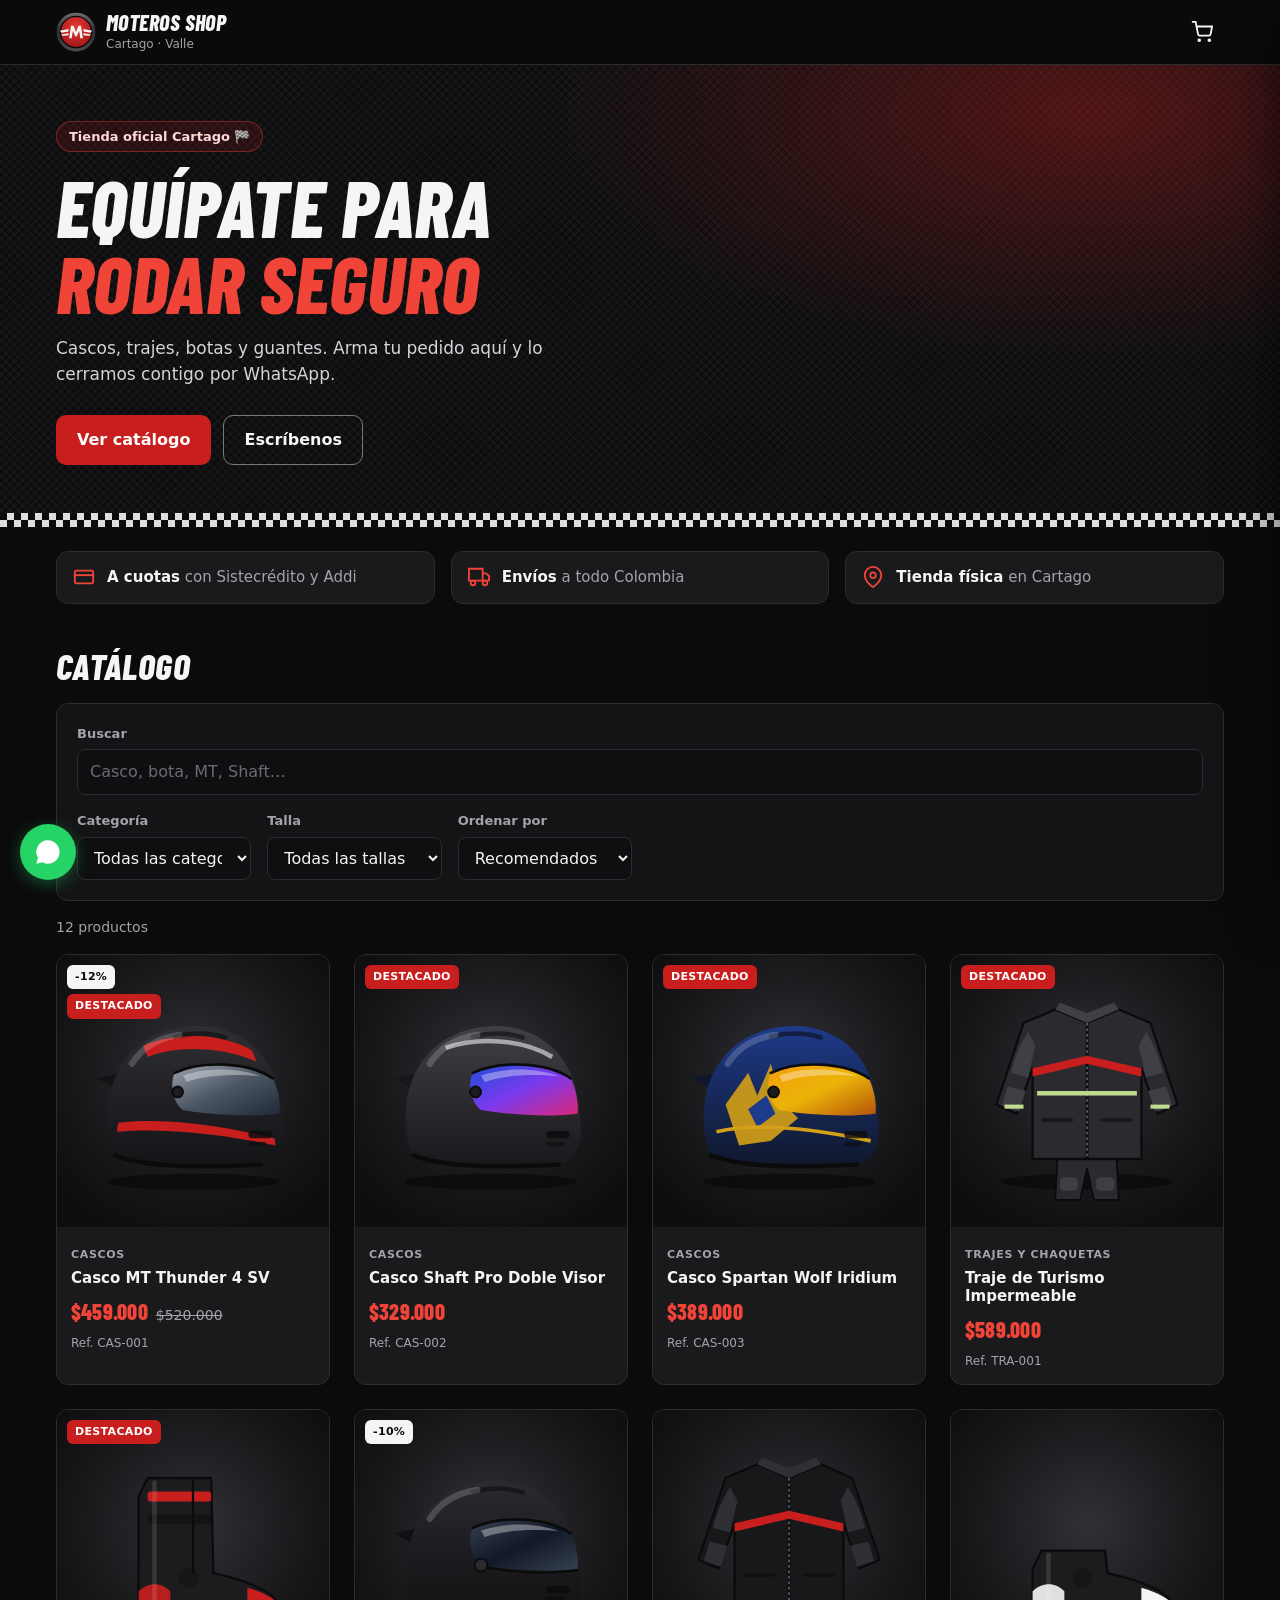
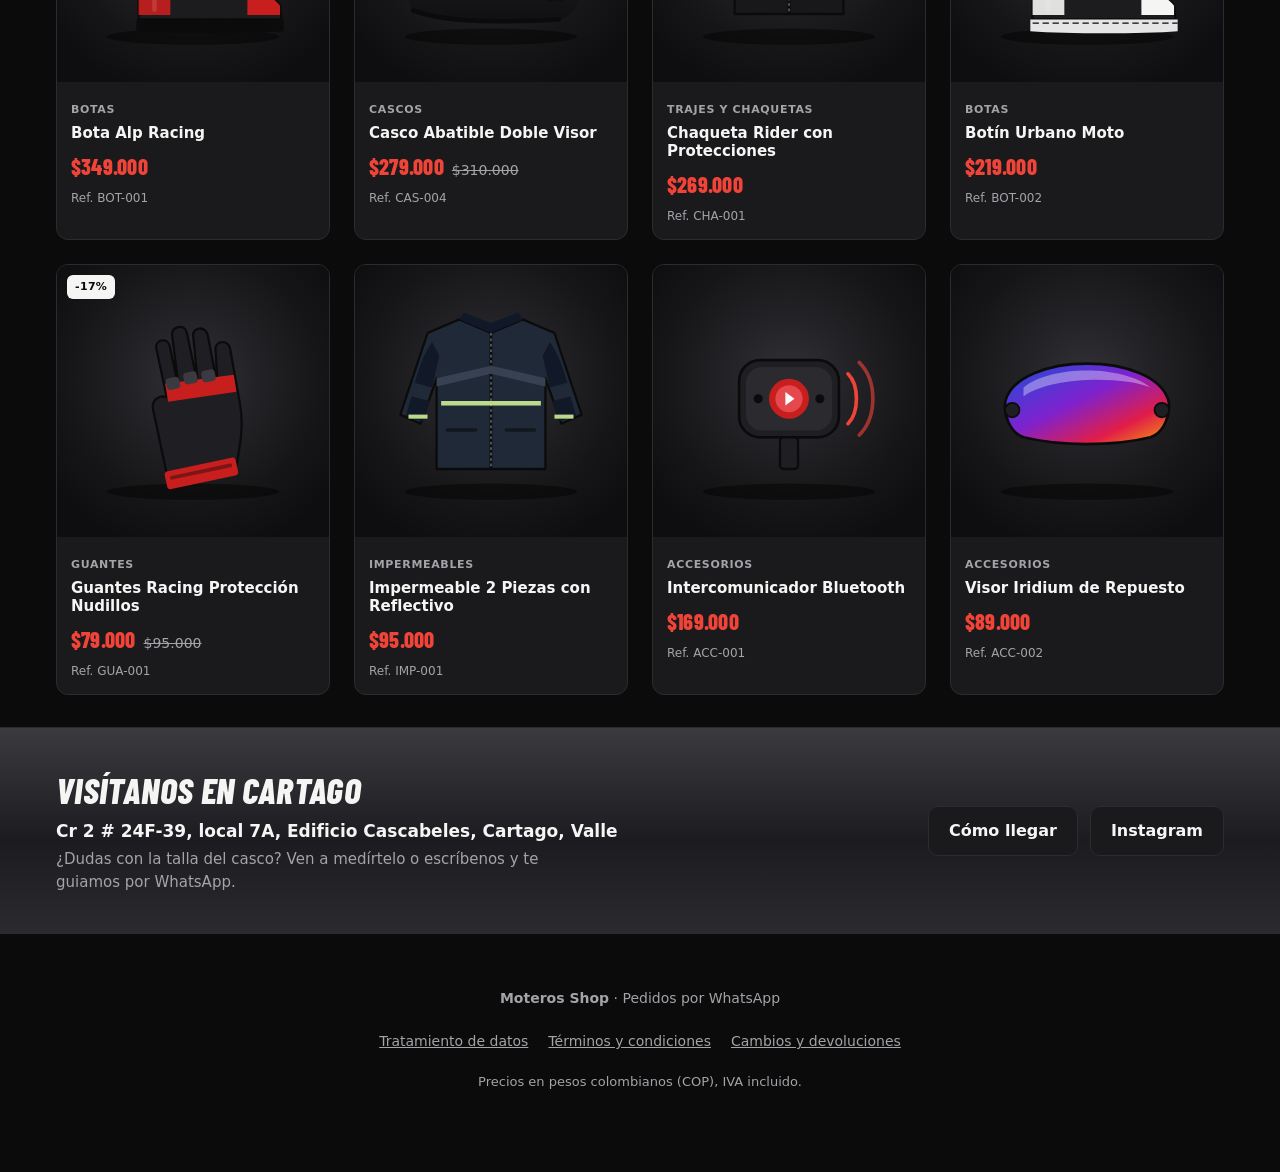
==== index.html @ a94cb4d0 "Montar la tienda web de Moteros Shop para la demo Catálogo, carrito y pedido por WhatsApp sobre el m" ====
<!DOCTYPE html>
<html lang="es-CO">
<head>
<meta charset="UTF-8">
<meta name="viewport" content="width=device-width, initial-scale=1, viewport-fit=cover">
<meta name="theme-color" content="#0b0b0c">
<!-- Demo para presentar a la tienda: fuera de Google hasta que sea cliente -->
<meta name="robots" content="noindex, nofollow">
<title>Moteros Shop — Tienda oficial Cartago</title>
<meta name="description" content="Cascos, trajes, botas y accesorios para motero en Cartago. Arma tu pedido y ciérralo por WhatsApp. Envíos a todo Colombia. Paga a cuotas con Sistecrédito o Addi.">

<!-- Vista previa al compartir el link por WhatsApp -->
<meta property="og:type" content="website">
<meta property="og:title" content="Moteros Shop — Tienda oficial Cartago 🏁">
<meta property="og:description" content="Cascos, trajes y botas. Pide por WhatsApp, envíos a todo Colombia.">
<meta property="og:image" content="assets/img/og-moteros.png">
<meta name="twitter:card" content="summary_large_image">

<link rel="icon" href="assets/img/favicon.svg" type="image/svg+xml">
<link rel="stylesheet" href="assets/css/estilos.css">
</head>
<body>

<div id="avisos"></div>

<header class="cabecera">
  <div class="contenedor cabecera-inner">
    <a href="./" class="logo">
      <img src="assets/img/logo.svg" alt="" width="40" height="40">
      <span>
        <strong data-marca-nombre>Moteros Shop</strong>
        <small>Cartago · Valle</small>
      </span>
    </a>

    <button id="btn-carrito" class="btn-carrito" aria-label="Ver carrito">
      <svg viewBox="0 0 24 24" width="22" height="22" fill="none" stroke="currentColor" stroke-width="2">
        <circle cx="9" cy="21" r="1"/><circle cx="20" cy="21" r="1"/>
        <path d="M1 1h4l2.68 13.39a2 2 0 0 0 2 1.61h9.72a2 2 0 0 0 2-1.61L23 6H6"/>
      </svg>
      <span id="contador-carrito" class="contador" hidden>0</span>
    </button>
  </div>
</header>

<section class="hero">
  <div class="contenedor hero-inner">
    <p class="hero-sobre" data-marca-eslogan>Tienda oficial Cartago 🏁</p>
    <h1>Equípate para<br><span>rodar seguro</span></h1>
    <p class="hero-texto">Cascos, trajes, botas y guantes. Arma tu pedido aquí y lo cerramos contigo por WhatsApp.</p>
    <div class="hero-acciones">
      <a href="#catalogo" class="btn btn-primario">Ver catálogo</a>
      <a id="btn-hero-whatsapp" class="btn btn-contorno" href="#" target="_blank" rel="noopener">Escríbenos</a>
    </div>
  </div>
  <div class="franja-cuadros" aria-hidden="true"></div>
</section>

<ul class="sellos contenedor" aria-label="Por qué comprar aquí">
  <li>
    <svg viewBox="0 0 24 24" width="22" height="22" fill="none" stroke="currentColor" stroke-width="2" aria-hidden="true"><rect x="2" y="5" width="20" height="14" rx="2"/><path d="M2 10h20"/></svg>
    <span><strong>A cuotas</strong> con Sistecrédito y Addi</span>
  </li>
  <li>
    <svg viewBox="0 0 24 24" width="22" height="22" fill="none" stroke="currentColor" stroke-width="2" aria-hidden="true"><path d="M1 3h15v13H1zM16 8h4l3 3v5h-7"/><circle cx="5.5" cy="18.5" r="2.5"/><circle cx="18.5" cy="18.5" r="2.5"/></svg>
    <span><strong>Envíos</strong> a todo Colombia</span>
  </li>
  <li>
    <svg viewBox="0 0 24 24" width="22" height="22" fill="none" stroke="currentColor" stroke-width="2" aria-hidden="true"><path d="M21 10c0 7-9 13-9 13s-9-6-9-13a9 9 0 0 1 18 0z"/><circle cx="12" cy="10" r="3"/></svg>
    <span><strong>Tienda física</strong> en Cartago</span>
  </li>
</ul>

<main class="contenedor" id="catalogo">

  <h2 class="titulo-seccion">Catálogo</h2>

  <div class="filtros">
    <div class="campo campo-buscador">
      <label for="buscador">Buscar</label>
      <input type="search" id="buscador" placeholder="Casco, bota, MT, Shaft…" autocomplete="off">
    </div>
    <div class="campo">
      <label for="filtro-categoria">Categoría</label>
      <select id="filtro-categoria"><option value="">Todas</option></select>
    </div>
    <div class="campo">
      <label for="filtro-talla">Talla</label>
      <select id="filtro-talla"><option value="">Todas</option></select>
    </div>
    <div class="campo">
      <label for="orden">Ordenar por</label>
      <select id="orden">
        <option value="">Recomendados</option>
        <option value="precio-asc">Precio: menor a mayor</option>
        <option value="precio-desc">Precio: mayor a menor</option>
        <option value="nombre">Nombre (A-Z)</option>
      </select>
    </div>
  </div>

  <p id="contador-resultados" class="contador-resultados"></p>

  <div id="estado"></div>
  <div id="grid-productos" class="grid"></div>
  <button id="btn-ver-mas" class="btn btn-secundario btn-ver-mas" hidden>Ver más</button>

</main>

<section class="visitanos">
  <div class="contenedor visitanos-inner">
    <div>
      <h2 class="titulo-seccion">Visítanos en Cartago</h2>
      <p class="visitanos-dir" data-marca-direccion>Cr 2 # 24F-39, local 7A, Edificio Cascabeles</p>
      <p class="visitanos-nota">¿Dudas con la talla del casco? Ven a medírtelo o escríbenos y te guiamos por WhatsApp.</p>
    </div>
    <div class="visitanos-acciones">
      <a id="btn-mapa" class="btn btn-secundario" href="#" target="_blank" rel="noopener">Cómo llegar</a>
      <a id="btn-instagram" class="btn btn-secundario" href="#" target="_blank" rel="noopener">Instagram</a>
    </div>
  </div>
</section>

<footer class="pie">
  <div class="contenedor">
    <p><strong data-marca-nombre>Moteros Shop</strong> · Pedidos por WhatsApp</p>
    <nav class="pie-enlaces">
      <a href="legal/datos-personales.html">Tratamiento de datos</a>
      <a href="legal/terminos.html">Términos y condiciones</a>
      <a href="legal/devoluciones.html">Cambios y devoluciones</a>
    </nav>
    <p class="pie-nota">Precios en pesos colombianos (COP), IVA incluido.</p>
  </div>
</footer>

<!-- Botón flotante de WhatsApp -->
<a id="btn-whatsapp-flotante" class="wa-flotante" href="#" target="_blank" rel="noopener"
   aria-label="Escríbenos por WhatsApp">
  <svg viewBox="0 0 24 24" width="28" height="28" fill="currentColor">
    <path d="M17.47 14.38c-.3-.15-1.76-.87-2.03-.97-.27-.1-.47-.15-.67.15-.2.3-.77.97-.94 1.17-.17.2-.35.22-.64.07-.3-.15-1.25-.46-2.39-1.47-.88-.79-1.48-1.76-1.65-2.06-.17-.3-.02-.46.13-.6.13-.13.3-.35.45-.52.15-.17.2-.3.3-.5.1-.2.05-.37-.02-.52-.07-.15-.67-1.61-.92-2.21-.24-.58-.49-.5-.67-.51h-.57c-.2 0-.52.07-.79.37-.27.3-1.04 1.02-1.04 2.48 0 1.46 1.06 2.87 1.21 3.07.15.2 2.1 3.2 5.08 4.49.71.31 1.26.49 1.69.62.71.23 1.36.19 1.87.12.57-.09 1.76-.72 2.01-1.41.25-.7.25-1.29.17-1.41-.07-.13-.27-.2-.57-.35M12 2a10 10 0 0 0-8.6 15.1L2 22l5-1.3A10 10 0 1 0 12 2"/>
  </svg>
</a>

<!-- Panel lateral del carrito -->
<div id="fondo-oscuro" class="fondo-oscuro"></div>
<aside id="panel-carrito" class="panel-carrito" aria-label="Carrito de compras">
  <header class="panel-cabecera">
    <h2>Tu pedido</h2>
    <button id="cerrar-carrito" class="cerrar" aria-label="Cerrar carrito">&times;</button>
  </header>
  <div id="items-carrito" class="panel-cuerpo"></div>
  <footer id="pie-carrito" class="panel-pie" hidden>
    <div class="total-linea">
      <span>Total</span>
      <strong id="total-carrito">$0</strong>
    </div>
    <p class="nota-envio-carrito">El costo de envío se acuerda por WhatsApp.</p>
    <button id="btn-checkout" class="btn btn-whatsapp btn-ancho">Finalizar pedido por WhatsApp</button>
  </footer>
</aside>

<!-- Detalle del producto -->
<div id="modal-producto" class="modal">
  <div class="modal-caja modal-ancho">
    <button class="modal-cerrar" aria-label="Cerrar">&times;</button>
    <div class="modal-cuerpo"></div>
  </div>
</div>

<!-- Datos del cliente antes de ir a WhatsApp -->
<div id="modal-checkout" class="modal">
  <div class="modal-caja">
    <button class="modal-cerrar" aria-label="Cerrar">&times;</button>
    <div class="modal-cuerpo">
      <h2>Últimos datos</h2>
      <p class="sub">Con esto preparamos tu pedido. Nada se envía todavía: se abrirá WhatsApp con el mensaje escrito y tú lo revisas antes de mandarlo.</p>

      <form id="form-checkout" class="form">
        <div class="campo">
          <label for="cli-nombre">Tu nombre *</label>
          <input type="text" id="cli-nombre" required autocomplete="name" placeholder="Juan Pérez">
        </div>
        <div class="fila-doble">
          <div class="campo">
            <label for="cli-ciudad">Ciudad *</label>
            <input type="text" id="cli-ciudad" required autocomplete="address-level2" placeholder="Cartago">
          </div>
          <div class="campo">
            <label for="select-pago">Forma de pago</label>
            <select id="select-pago"></select>
          </div>
        </div>
        <div class="campo">
          <label for="cli-direccion">Dirección de entrega</label>
          <input type="text" id="cli-direccion" autocomplete="street-address" placeholder="Calle 10 #43-21, apto 302">
        </div>
        <div class="campo">
          <label for="cli-notas">Notas (opcional)</label>
          <textarea id="cli-notas" rows="2" placeholder="Referencia de tu moto, medida de cabeza, horario de entrega…"></textarea>
        </div>

        <div class="resumen-checkout">
          <span>Total del pedido</span>
          <strong id="resumen-total">$0</strong>
        </div>
        <p id="nota-envio" class="nota-envio"></p>

        <button type="submit" class="btn btn-whatsapp btn-ancho">Abrir WhatsApp con mi pedido</button>
      </form>
    </div>
  </div>
</div>

<!-- Confirmación -->
<div id="modal-confirmacion" class="modal">
  <div class="modal-caja">
    <button class="modal-cerrar" aria-label="Cerrar">&times;</button>
    <div class="modal-cuerpo"></div>
  </div>
</div>

<script src="assets/js/config.js"></script>
<script src="assets/js/datos.js"></script>
<script src="assets/js/carrito.js"></script>
<script src="assets/js/whatsapp.js"></script>
<script src="assets/js/catalogo.js"></script>
</body>
</html>
---- assets/css/estilos.css ----
/* ============================================================
   Moteros Shop Cartago — Estilos
   Base: motor de la tienda FabJak. Tema oscuro con la paleta del
   emblema de la marca: negro, grafito metálico, rojo y blanco.
   Diseñado para celular primero: los clientes llegan desde
   Instagram y WhatsApp en el teléfono.
   ============================================================ */

@import url('https://fonts.googleapis.com/css2?family=Barlow+Condensed:ital,wght@0,600;0,800;1,800&display=swap');

:root {
  color-scheme: dark;

  --color-principal: #c81e1e;   /* rojo del emblema: fondos de botón */
  --color-acento:    #f04438;   /* rojo claro: texto rojo sobre negro */
  --wa:              #25d366;
  --wa-texto:        #06240f;

  --texto:        #f5f5f4;
  --texto-suave:  #a3a3a8;
  --borde:        #2b2b30;
  --fondo:        #0b0b0c;
  --fondo-suave:  #141416;
  --superficie:   #1a1a1d;
  --campo:        #0f0f11;
  --metal:        linear-gradient(180deg, #3a3a3f 0%, #1c1c20 55%, #2a2a2f 100%);

  --titulos: 'Barlow Condensed', 'Arial Narrow', system-ui, sans-serif;

  --radio:   12px;
  --sombra:  0 1px 2px rgba(0,0,0,.4), 0 8px 24px rgba(0,0,0,.35);
  --sombra-alta: 0 16px 48px rgba(0,0,0,.6);
  --ancho:   1200px;
}

*, *::before, *::after { box-sizing: border-box; }

/* El atributo hidden tiene que ganarle a los display de más abajo. */
[hidden] { display: none !important; }

html { scroll-behavior: smooth; -webkit-text-size-adjust: 100%; }

body {
  margin: 0;
  font-family: system-ui, -apple-system, 'Segoe UI', Roboto, Helvetica, Arial, sans-serif;
  color: var(--texto);
  background: var(--fondo);
  line-height: 1.5;
  -webkit-font-smoothing: antialiased;
  -webkit-tap-highlight-color: transparent;
}

img { max-width: 100%; display: block; }
h1, h2, h3, h4 { margin: 0 0 .5rem; line-height: 1.2; }
a { color: inherit; }
button, .btn, .tarjeta { touch-action: manipulation; }

:focus-visible { outline: 2px solid var(--color-acento); outline-offset: 2px; }

.contenedor {
  width: 100%;
  max-width: var(--ancho);
  margin: 0 auto;
  padding-inline: 16px;
}

.titulo-seccion {
  font-family: var(--titulos); font-weight: 800; font-style: italic;
  text-transform: uppercase; letter-spacing: .01em;
  font-size: clamp(1.75rem, 5vw, 2.25rem);
}

/* ── Avisos de configuración ─────────────────────────────── */
.aviso {
  display: flex; align-items: center; gap: 1rem;
  background: #fef3c7; color: #78350f;
  padding: .75rem 16px; font-size: .875rem;
  border-bottom: 1px solid #fcd34d;
}
.aviso span { flex: 1; }
.aviso code {
  background: rgba(0,0,0,.08); padding: .1em .4em;
  border-radius: 4px; font-size: .9em;
}
.aviso-cerrar {
  background: none; border: 0; font-size: 1.5rem;
  cursor: pointer; color: inherit; line-height: 1; padding: 0 .25rem;
}

/* ── Cabecera ────────────────────────────────────────────── */
.cabecera {
  position: sticky; top: 0; z-index: 40;
  background: rgba(11,11,12,.88);
  backdrop-filter: blur(10px);
  -webkit-backdrop-filter: blur(10px);
  border-bottom: 1px solid var(--borde);
  padding-top: env(safe-area-inset-top);
}
.cabecera-inner {
  display: flex; align-items: center; justify-content: space-between;
  min-height: 64px; gap: 1rem;
}
.logo { display: flex; align-items: center; gap: .625rem; text-decoration: none; }
.logo strong {
  display: block; font-family: var(--titulos); font-weight: 800; font-style: italic;
  font-size: 1.375rem; text-transform: uppercase; letter-spacing: .02em; line-height: 1;
}
.logo small { display: block; font-size: .75rem; color: var(--texto-suave); margin-top: 2px; }

.btn-carrito {
  position: relative; background: none; border: 0;
  cursor: pointer; color: var(--texto);
  width: 44px; height: 44px; border-radius: 50%; display: grid; place-items: center;
}
.contador {
  position: absolute; top: 2px; right: 0;
  background: var(--color-principal); color: #fff;
  font-size: .6875rem; font-weight: 700;
  min-width: 18px; height: 18px; border-radius: 9px;
  display: grid; place-items: center; padding: 0 4px;
}

/* ── Hero ────────────────────────────────────────────────── */
.hero {
  position: relative; overflow: hidden;
  background:
    radial-gradient(ellipse 70% 90% at 85% 10%, rgba(200,30,30,.35), transparent 60%),
    repeating-linear-gradient(45deg, rgba(255,255,255,.025) 0 2px, transparent 2px 6px),
    repeating-linear-gradient(-45deg, rgba(0,0,0,.35) 0 2px, transparent 2px 6px),
    #111113;
  padding-block: 3.5rem 0;
}
.hero-inner { padding-bottom: 3rem; }
.hero-sobre {
  display: inline-block; margin: 0 0 1rem;
  padding: .3rem .75rem; border-radius: 999px;
  background: rgba(200,30,30,.15); border: 1px solid rgba(240,68,56,.4);
  color: #ffd9d6; font-size: .8125rem; font-weight: 600;
}
.hero h1 {
  font-family: var(--titulos); font-weight: 800; font-style: italic;
  text-transform: uppercase; letter-spacing: .005em; line-height: .95;
  font-size: clamp(2.75rem, 11vw, 5rem); margin-bottom: 1rem;
  text-wrap: balance;
}
.hero h1 span { color: var(--color-acento); }
.hero-texto { margin: 0 0 1.75rem; max-width: 34rem; color: #d4d4d8; font-size: 1.0625rem; }
.hero-acciones { display: flex; flex-wrap: wrap; gap: .75rem; }

.franja-cuadros {
  height: 14px;
  background: repeating-conic-gradient(#f5f5f4 0 25%, #0b0b0c 0 50%) 0 0 / 14px 14px;
  opacity: .9;
}

/* ── Sellos de confianza ─────────────────────────────────── */
.sellos {
  list-style: none; margin-block: 1.5rem 0; padding-block: 0;
  display: grid; grid-template-columns: 1fr; gap: .625rem;
}
@media (min-width: 640px) { .sellos { grid-template-columns: repeat(3, 1fr); gap: 1rem; } }
.sellos li {
  display: flex; align-items: center; gap: .75rem;
  padding: .875rem 1rem; border-radius: var(--radio);
  background: var(--superficie); border: 1px solid var(--borde);
  font-size: .9375rem; color: var(--texto-suave);
}
.sellos li strong { color: var(--texto); }
.sellos svg { flex: none; color: var(--color-acento); }

/* ── Filtros ─────────────────────────────────────────────── */
#catalogo { scroll-margin-top: 72px; padding-top: 2.5rem; }
.filtros {
  display: grid;
  grid-template-columns: repeat(auto-fit, minmax(160px, 1fr));
  gap: 1rem;
  margin-block: 1rem;
  padding: 1.25rem;
  background: var(--fondo-suave);
  border: 1px solid var(--borde);
  border-radius: var(--radio);
}
.campo-buscador { grid-column: 1 / -1; }

.campo { display: flex; flex-direction: column; gap: .375rem; }
.campo label {
  font-size: .8125rem; font-weight: 600; color: var(--texto-suave);
}
.campo input, .campo select, .campo textarea {
  font: inherit; font-size: 1rem; padding: .625rem .75rem;
  border: 1px solid var(--borde); border-radius: 8px;
  background: var(--campo); color: inherit; width: 100%;
}
.campo input::placeholder, .campo textarea::placeholder { color: #6b6b72; }
.campo input:focus, .campo select:focus, .campo textarea:focus {
  outline: 2px solid var(--color-acento); outline-offset: -1px; border-color: transparent;
}
.campo textarea { resize: vertical; }

.contador-resultados {
  color: var(--texto-suave); font-size: .875rem; margin: 0 0 1rem;
}

/* ── Grid de productos ───────────────────────────────────── */
.grid {
  display: grid;
  grid-template-columns: repeat(auto-fill, minmax(150px, 1fr));
  gap: .75rem;
  margin-bottom: 2rem;
}
@media (min-width: 640px) { .grid { grid-template-columns: repeat(auto-fill, minmax(230px, 1fr)); gap: 1.5rem; } }

.tarjeta {
  border: 1px solid var(--borde); border-radius: var(--radio);
  overflow: hidden; cursor: pointer; background: var(--superficie);
  transition: transform .2s cubic-bezier(.2,.8,.2,1), border-color .2s ease, box-shadow .2s ease;
}
.tarjeta:focus-visible { outline: 2px solid var(--color-acento); outline-offset: 2px; }
@media (hover: hover) {
  .tarjeta:hover { transform: translateY(-3px); box-shadow: var(--sombra); border-color: #4a4a50; }
}
.tarjeta:active { transform: scale(.98); }
.tarjeta.agotado { opacity: .6; }

.tarjeta-img {
  position: relative; aspect-ratio: 1 / 1;
  background: radial-gradient(circle at 50% 40%, #2c2c31, #151517 70%);
}
.tarjeta-img img { width: 100%; height: 100%; object-fit: cover; }

.etiquetas {
  position: absolute; top: .625rem; left: .625rem;
  display: flex; flex-direction: column; align-items: flex-start; gap: .3rem;
}
.etiqueta {
  padding: .25rem .5rem; border-radius: 6px;
  font-size: .6875rem; font-weight: 700; text-transform: uppercase;
  letter-spacing: .03em; color: #fff;
}
.etiqueta-descuento { background: #f5f5f4; color: #0b0b0c; }
.etiqueta-agotado   { background: #52525b; position: absolute; top: .625rem; right: .625rem; }
.etiqueta-destacado { background: var(--color-principal); }

.tarjeta-info { padding: .75rem; }
@media (min-width: 640px) { .tarjeta-info { padding: .875rem; } }
.tarjeta-categoria {
  font-size: .6875rem; text-transform: uppercase;
  letter-spacing: .06em; color: var(--texto-suave); font-weight: 600;
}
.tarjeta-nombre {
  font-size: .9375rem; margin: .25rem 0 .5rem; font-weight: 600;
}
.tarjeta-precios { display: flex; align-items: baseline; gap: .5rem; flex-wrap: wrap; }
.precio {
  font-family: var(--titulos); font-weight: 800; font-size: 1.375rem;
  color: var(--color-acento); letter-spacing: .01em;
}
.precio-antes { font-size: .875rem; color: var(--texto-suave); text-decoration: line-through; }
.tarjeta-ref { display: block; font-size: .75rem; color: var(--texto-suave); margin-top: .375rem; }

/* ── Botones ─────────────────────────────────────────────── */
.btn {
  font: inherit; font-weight: 700; cursor: pointer;
  min-height: 48px; padding: .75rem 1.25rem; border-radius: 10px; border: 1px solid transparent;
  display: inline-flex; align-items: center; justify-content: center; gap: .5rem;
  text-decoration: none; transition: filter .15s ease, transform .1s ease;
  user-select: none; -webkit-user-select: none;
}
.btn:active { transform: scale(.97); }
@media (hover: hover) { .btn:hover { filter: brightness(1.12); } }
.btn-primario  { background: var(--color-principal); color: #fff; }
.btn-secundario{ background: var(--superficie); color: var(--texto); border-color: var(--borde); }
.btn-contorno  { background: transparent; color: var(--texto); border-color: rgba(245,245,244,.45); }
.btn-whatsapp  { background: var(--wa); color: var(--wa-texto); }
.btn-texto     { background: none; color: var(--texto-suave); padding: .5rem; }
.btn-ancho     { width: 100%; }
.btn-ver-mas   { display: block; margin: 0 auto 3rem; }

/* ── Estados ─────────────────────────────────────────────── */
.cargando, .vacio { text-align: center; padding: 4rem 1rem; color: var(--texto-suave); }
.spinner {
  width: 36px; height: 36px; margin: 0 auto 1rem;
  border: 3px solid var(--borde); border-top-color: var(--color-acento);
  border-radius: 50%; animation: girar .8s linear infinite;
}
@keyframes girar { to { transform: rotate(360deg); } }

/* ── Detalle del producto ────────────────────────────────── */
.detalle { display: grid; grid-template-columns: 1fr; gap: 1.5rem; }
@media (min-width: 768px) { .detalle { grid-template-columns: 1fr 1fr; } }

.detalle-galeria img {
  border-radius: var(--radio); aspect-ratio: 1/1; object-fit: cover; width: 100%;
  background: radial-gradient(circle at 50% 40%, #2c2c31, #151517 70%);
}
.miniaturas { display: flex; gap: .5rem; margin-top: .625rem; }
.miniatura {
  width: 64px; height: 64px; object-fit: cover; border-radius: 6px;
  cursor: pointer; border: 2px solid transparent; opacity: .65;
}
.miniatura.activa { border-color: var(--color-acento); opacity: 1; }

.detalle-info h2 {
  font-family: var(--titulos); font-weight: 800; font-size: 2rem;
  text-transform: uppercase; margin: .25rem 0; line-height: 1;
}
.detalle-precios { margin: .75rem 0 .75rem; }
.detalle-precios .precio { font-size: 2rem; }
.cuotas {
  display: flex; align-items: center; gap: .5rem;
  margin: 0 0 1rem; font-size: .875rem; color: var(--texto-suave);
}
.cuotas strong { color: var(--texto); }
.detalle-desc { color: #d4d4d8; font-size: .9375rem; margin-bottom: 1.25rem; }
.nota-stock {
  background: var(--fondo-suave); padding: .75rem;
  border-radius: 8px; font-size: .875rem; color: var(--texto-suave);
  border-left: 3px solid var(--color-principal);
}

.tallas, .colores { display: flex; flex-wrap: wrap; gap: .5rem; }
.talla, .color {
  font: inherit; font-weight: 600; cursor: pointer; color: var(--texto);
  min-width: 48px; min-height: 44px; padding: .5rem .75rem;
  border: 1px solid var(--borde); border-radius: 8px; background: var(--campo);
}
.talla.activa, .color.activo {
  background: var(--color-principal); color: #fff; border-color: var(--color-principal);
}
.talla.sin-stock {
  opacity: .35; cursor: not-allowed; text-decoration: line-through;
}

.campo-cantidad { margin: 1.25rem 0; }
.stepper {
  display: inline-flex; align-items: center;
  border: 1px solid var(--borde); border-radius: 8px; overflow: hidden; width: fit-content;
}
.stepper button {
  font: inherit; font-size: 1.125rem; cursor: pointer;
  background: var(--fondo-suave); border: 0;
  width: 44px; height: 44px; color: var(--texto);
}
.stepper input {
  width: 56px; text-align: center; border: 0; font: inherit; font-size: 1rem;
  padding: .5rem 0; -moz-appearance: textfield; background: var(--campo); color: var(--texto);
}
.stepper input::-webkit-outer-spin-button,
.stepper input::-webkit-inner-spin-button { -webkit-appearance: none; margin: 0; }
.stepper-mini button { width: 32px; height: 32px; font-size: 1rem; }
.stepper-mini span { min-width: 32px; text-align: center; font-weight: 600; font-size: .875rem; }

.disponibles { display: block; font-size: .8125rem; color: var(--texto-suave); margin-top: .5rem; }
.detalle-info .btn { margin-top: .625rem; }

/* ── Carrito lateral ─────────────────────────────────────── */
.fondo-oscuro {
  position: fixed; inset: 0; background: rgba(0,0,0,.6);
  opacity: 0; pointer-events: none; transition: opacity .25s ease; z-index: 50;
}
.fondo-oscuro.visible { opacity: 1; pointer-events: auto; }

.panel-carrito {
  position: fixed; top: 0; right: 0; bottom: 0;
  width: min(420px, 100%); background: var(--fondo-suave); z-index: 60;
  display: flex; flex-direction: column;
  transform: translateX(100%); transition: transform .3s cubic-bezier(.32,.72,0,1);
  box-shadow: var(--sombra-alta); border-left: 1px solid var(--borde);
  padding-bottom: env(safe-area-inset-bottom);
}
.panel-carrito.abierto { transform: translateX(0); }

.panel-cabecera {
  display: flex; align-items: center; justify-content: space-between;
  padding: 1.25rem; border-bottom: 1px solid var(--borde);
}
.panel-cabecera h2 {
  margin: 0; font-family: var(--titulos); font-weight: 800; font-style: italic;
  text-transform: uppercase; font-size: 1.5rem;
}
.cerrar {
  background: none; border: 0; font-size: 1.75rem; width: 44px; height: 44px;
  cursor: pointer; line-height: 1; color: var(--texto-suave);
}
.panel-cuerpo { flex: 1; overflow-y: auto; overscroll-behavior: contain; padding: 1rem 1.25rem; }
.panel-pie { padding: 1.25rem; border-top: 1px solid var(--borde); }

.carrito-vacio { text-align: center; color: var(--texto-suave); padding: 3rem 0; font-size: .9375rem; }

.item-carrito {
  display: grid; grid-template-columns: 64px 1fr auto;
  gap: .875rem; padding: .875rem 0; border-bottom: 1px solid var(--borde);
}
.item-carrito img {
  width: 64px; height: 64px; object-fit: cover; border-radius: 8px;
  background: radial-gradient(circle at 50% 40%, #2c2c31, #151517 70%);
}
.item-info h4 { font-size: .875rem; margin: 0 0 .25rem; }
.item-variante { font-size: .75rem; color: var(--texto-suave); display: block; margin-bottom: .5rem; }
.item-controles { display: flex; align-items: center; gap: .75rem; }
.item-quitar {
  background: none; border: 0; cursor: pointer;
  color: var(--color-acento); font-size: .75rem; padding: .25rem 0; text-decoration: underline;
}
.item-precio { font-weight: 700; font-size: .875rem; white-space: nowrap; }

.total-linea {
  display: flex; justify-content: space-between; align-items: baseline;
  font-size: 1.125rem; margin-bottom: .5rem;
}
.total-linea strong { font-family: var(--titulos); font-weight: 800; font-size: 1.75rem; color: var(--texto); }
.nota-envio-carrito, .nota-envio {
  font-size: .75rem; color: var(--texto-suave); margin: 0 0 1rem;
}

/* ── Modales ─────────────────────────────────────────────── */
.modal {
  position: fixed; inset: 0; z-index: 70;
  background: rgba(0,0,0,.7);
  display: none; align-items: center; justify-content: center;
  padding: 1rem; overflow-y: auto; overscroll-behavior: contain;
}
.modal.visible { display: flex; }

.modal-caja {
  background: var(--fondo-suave); border: 1px solid var(--borde); border-radius: var(--radio);
  width: 100%; max-width: 480px; max-height: 92vh; max-height: 92dvh; overflow-y: auto;
  position: relative; box-shadow: var(--sombra-alta);
}
.modal-ancho { max-width: 880px; }
.modal-cuerpo { padding: 1.75rem; }
.modal-cerrar {
  position: absolute; top: .625rem; right: .625rem; z-index: 2;
  background: var(--superficie); border: 1px solid var(--borde); border-radius: 50%;
  width: 40px; height: 40px; font-size: 1.25rem; line-height: 1;
  cursor: pointer; color: var(--texto);
}
.modal-cuerpo h2 { font-size: 1.25rem; }
.sub { color: var(--texto-suave); font-size: .875rem; margin-bottom: 1.25rem; }

.form { display: flex; flex-direction: column; gap: 1rem; }
.fila-doble { display: grid; grid-template-columns: 1fr 1fr; gap: 1rem; }
@media (max-width: 480px) { .fila-doble { grid-template-columns: 1fr; } }

.resumen-checkout {
  display: flex; justify-content: space-between; align-items: baseline;
  padding: 1rem; background: var(--superficie); border-radius: 8px;
}
.resumen-checkout strong { font-family: var(--titulos); font-weight: 800; font-size: 1.625rem; }

.confirmacion { text-align: center; }
.confirmacion-icono { font-size: 3rem; margin-bottom: .5rem; }
.confirmacion-nota {
  background: var(--superficie); padding: .875rem; border-radius: 8px;
  font-size: .875rem; color: var(--texto-suave); margin: 1.25rem 0;
}

/* ── Visítanos ───────────────────────────────────────────── */
.visitanos {
  margin-top: 1rem; padding-block: 2.5rem;
  background: var(--metal); border-block: 1px solid var(--borde);
}
.visitanos-inner {
  display: flex; flex-wrap: wrap; align-items: center; justify-content: space-between; gap: 1.5rem;
}
.visitanos-dir { margin: 0 0 .25rem; font-size: 1.0625rem; font-weight: 600; }
.visitanos-nota { margin: 0; color: var(--texto-suave); font-size: .9375rem; max-width: 34rem; }
.visitanos-acciones { display: flex; flex-wrap: wrap; gap: .75rem; }

/* ── Botón flotante de WhatsApp ──────────────────────────── */
.wa-flotante {
  position: fixed; left: 20px; z-index: 45;
  bottom: calc(20px + env(safe-area-inset-bottom));
  width: 56px; height: 56px; border-radius: 50%;
  background: var(--wa); color: #fff;
  display: grid; place-items: center;
  box-shadow: 0 4px 16px rgba(37,211,102,.35);
  transition: transform .18s ease;
}
@media (hover: hover) { .wa-flotante:hover { transform: scale(1.08); } }
.wa-flotante:active { transform: scale(.94); }

/* ── Pie ─────────────────────────────────────────────────── */
.pie {
  background: var(--fondo); padding-block: 2.5rem calc(5rem + env(safe-area-inset-bottom));
  text-align: center; font-size: .875rem; color: var(--texto-suave);
}
.pie-enlaces { display: flex; gap: 1.25rem; justify-content: center; flex-wrap: wrap; margin: .75rem 0; }
.pie-enlaces a { color: var(--texto-suave); padding-block: .5rem; }
.pie-nota { font-size: .8125rem; margin: 0; }

/* ── Páginas legales ─────────────────────────────────────── */
.legal { max-width: 720px; margin: 0 auto; padding-block: 3rem; }
.legal h1 { font-family: var(--titulos); font-weight: 800; text-transform: uppercase; font-size: 2rem; margin-bottom: 1.5rem; }
.legal h2 { font-size: 1.125rem; margin-top: 2rem; }
.legal p, .legal li { color: #d4d4d8; font-size: .9375rem; }
.legal .volver { display: inline-block; margin-bottom: 2rem; color: var(--color-acento); }

@media (prefers-reduced-motion: reduce) {
  html { scroll-behavior: auto; }
  *, *::before, *::after { animation-duration: .01ms !important; transition-duration: .01ms !important; }
}
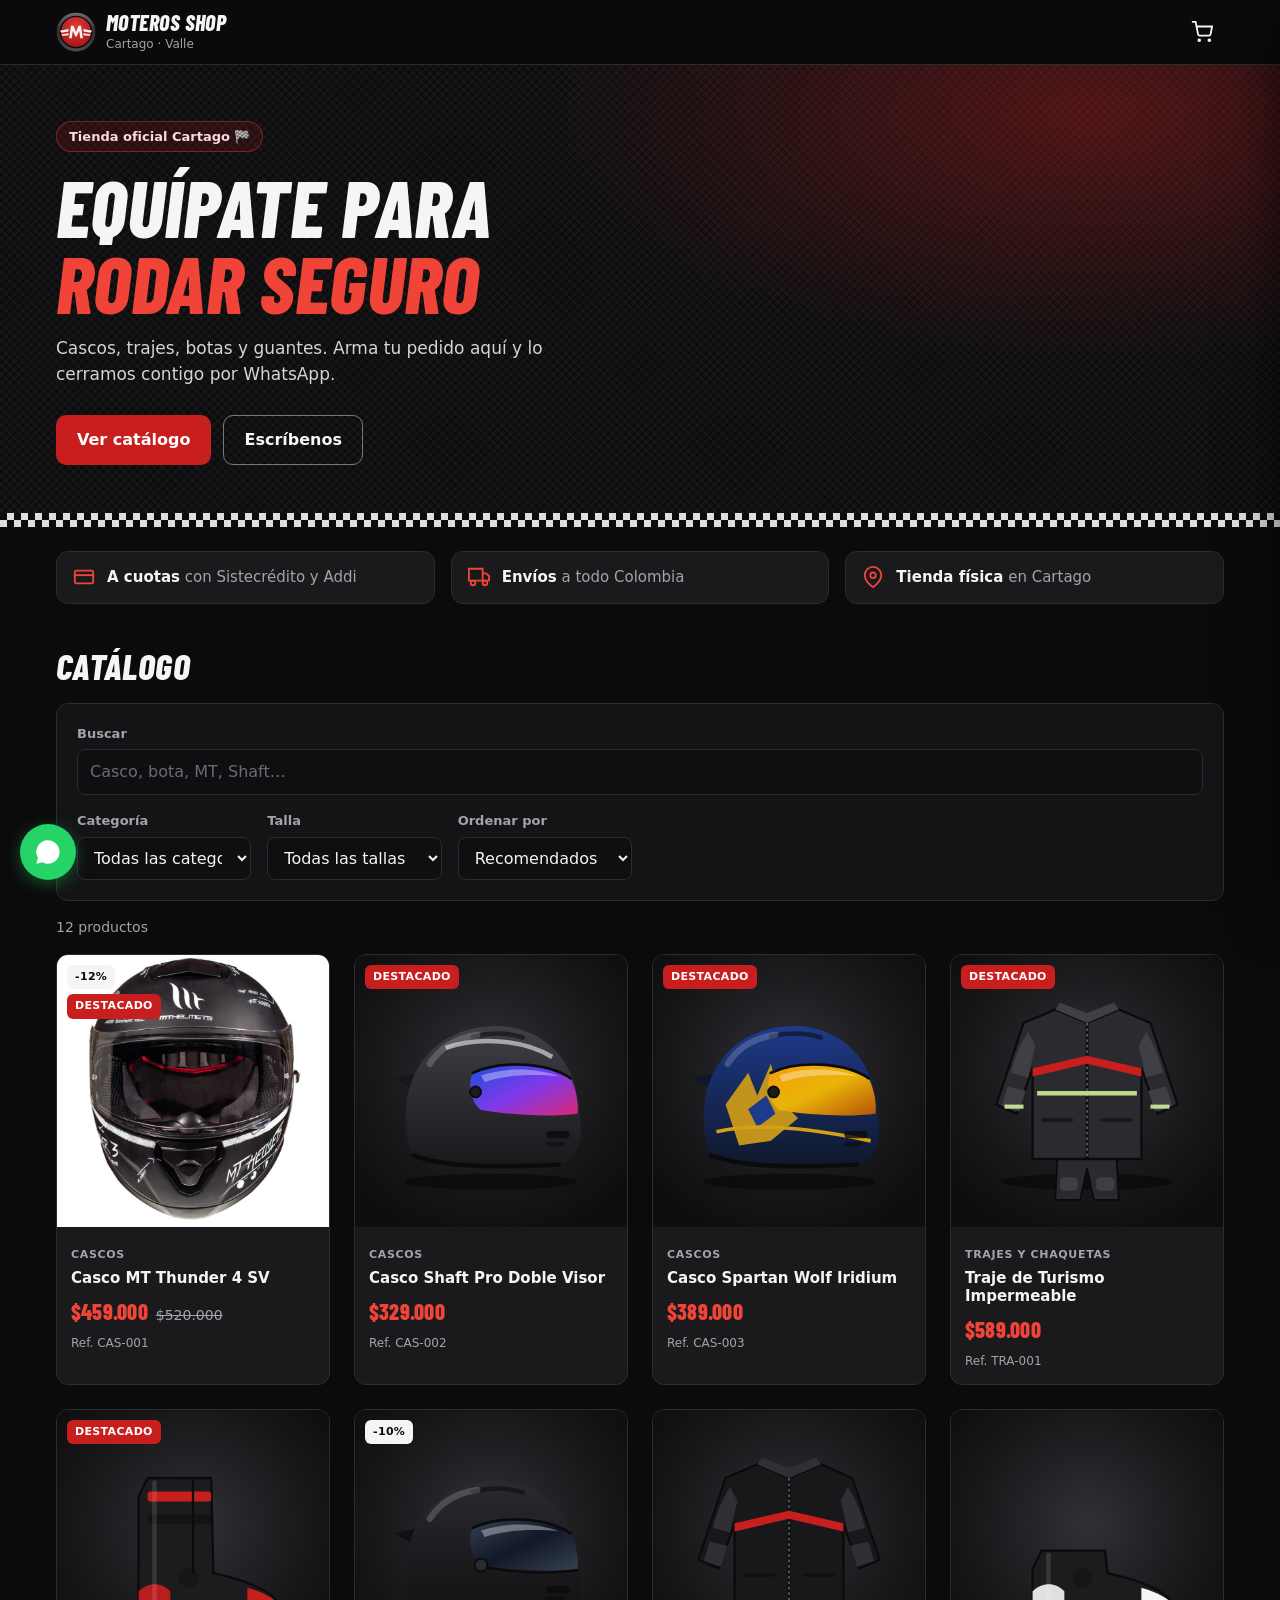
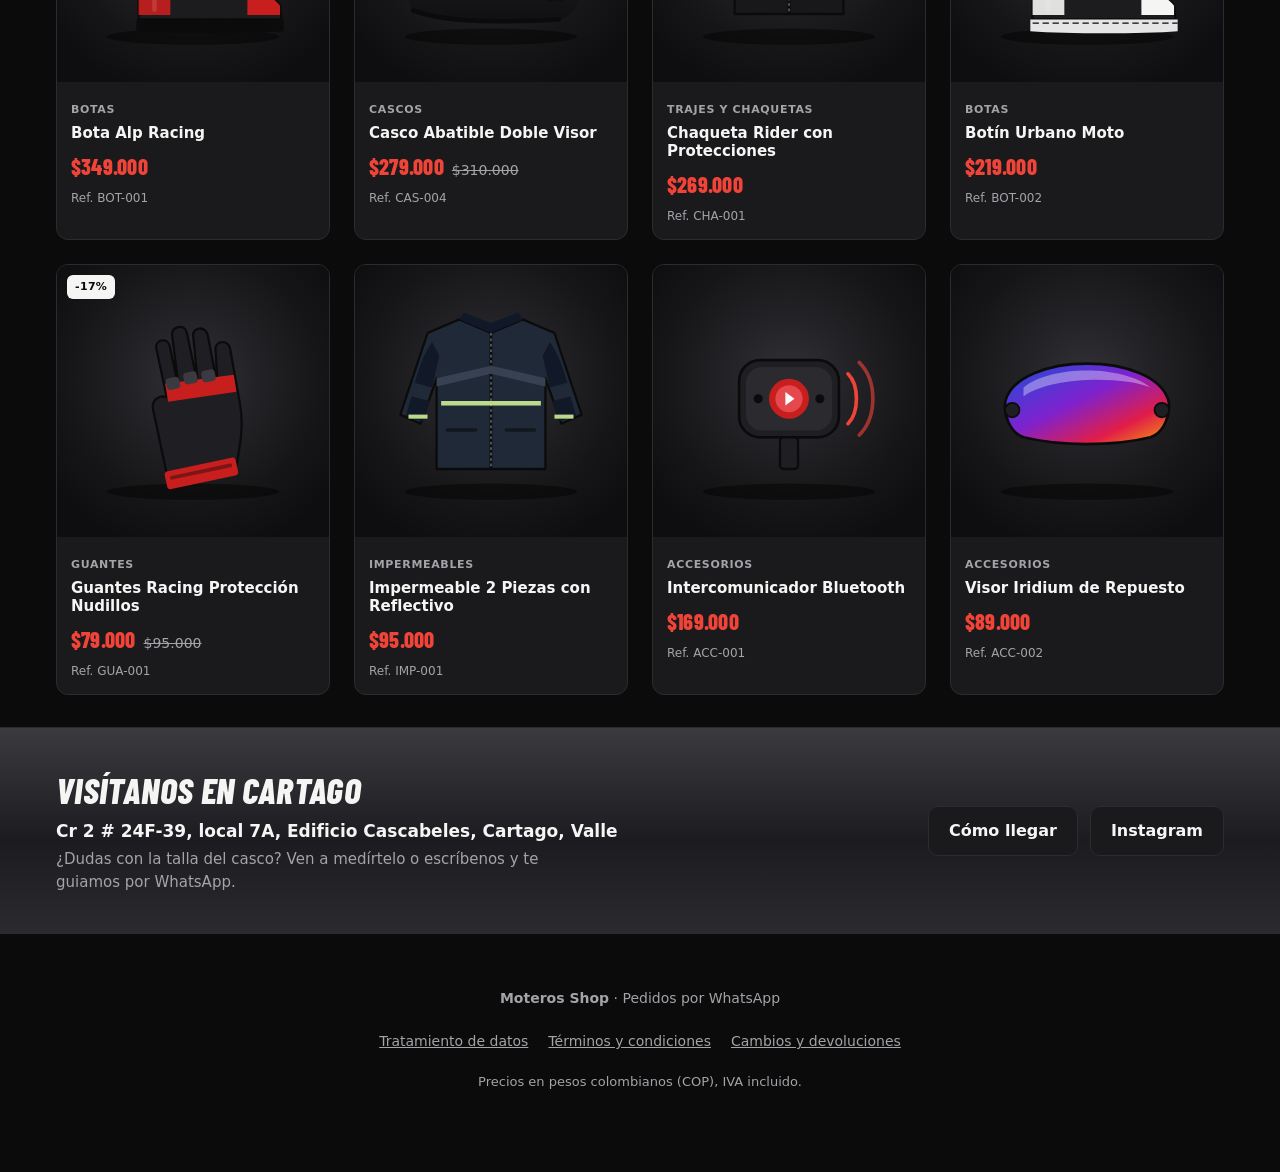
==== commit 4477fe6e: "Vista previa con la URL de Netlify y guía para agregar productos WhatsApp y Facebook ignoran og:imag" ====
--- a/index.html
+++ b/index.html
@@ -13,7 +13,10 @@
 <meta property="og:type" content="website">
 <meta property="og:title" content="Moteros Shop — Tienda oficial Cartago 🏁">
 <meta property="og:description" content="Cascos, trajes y botas. Pide por WhatsApp, envíos a todo Colombia.">
-<meta property="og:image" content="assets/img/og-moteros.png">
+<meta property="og:url" content="https://moterosshop.netlify.app/">
+<meta property="og:image" content="https://moterosshop.netlify.app/assets/img/og-moteros.png">
+<meta property="og:image:width" content="1200">
+<meta property="og:image:height" content="630">
 <meta name="twitter:card" content="summary_large_image">
 
 <link rel="icon" href="assets/img/favicon.svg" type="image/svg+xml">
